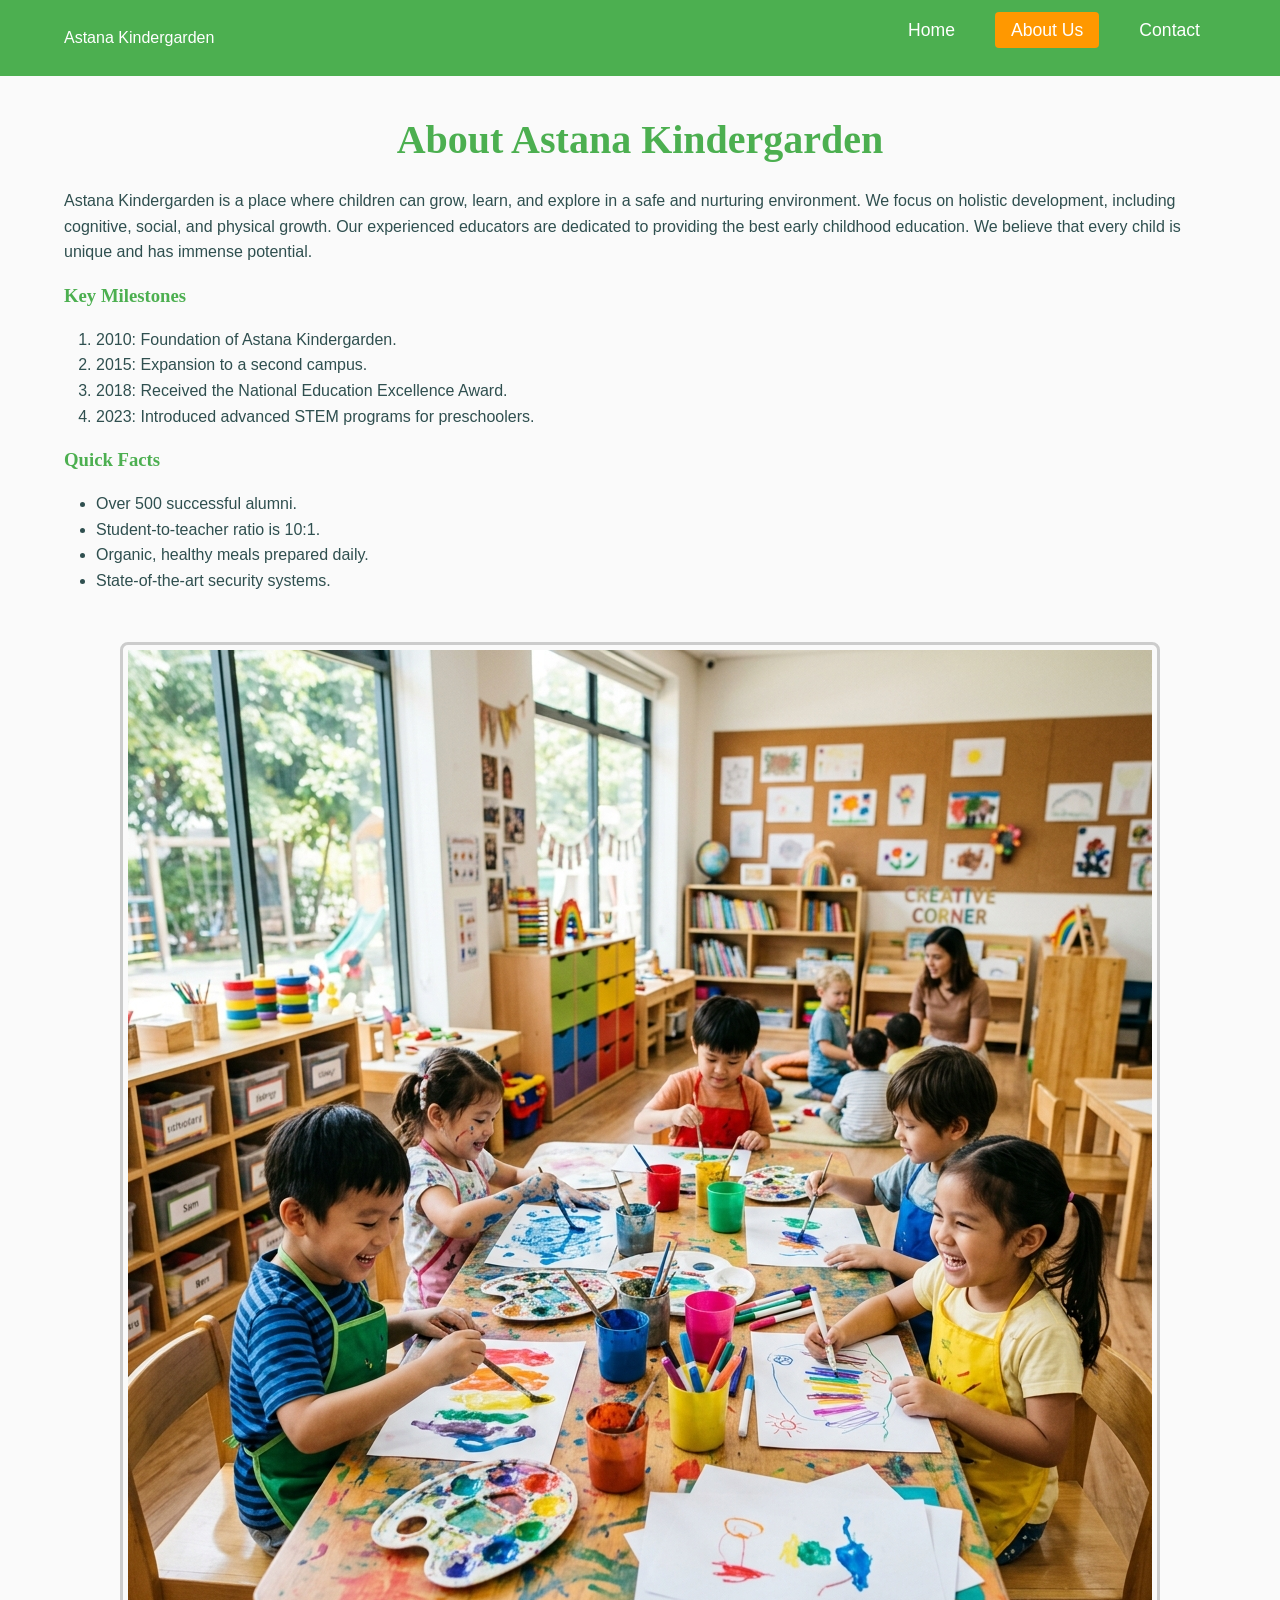
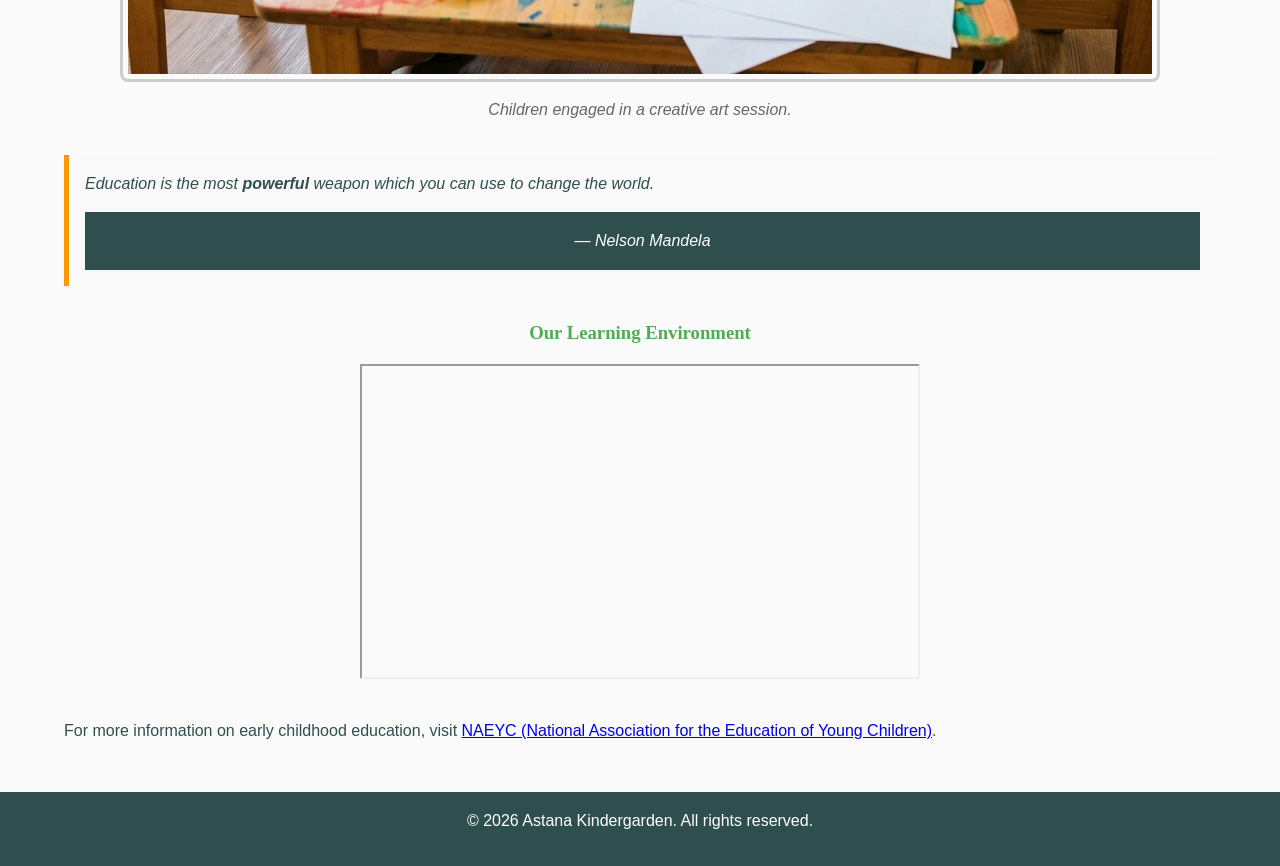
==== about.html @ 56620e81 "feat: project" ====
<!DOCTYPE html>
<html lang="en">
<head>
    <meta charset="UTF-8">
    <meta name="viewport" content="width=device-width, initial-scale=1.0">
    <title>Astana Kindergarden - About Us</title>
    <link rel="stylesheet" href="css/style.css">
</head>
<body>
    <header>
        <div class="logo">Astana Kindergarden</div>
        <nav>
            <ul>
                <li><a href="index.html">Home</a></li>
                <li><a href="about.html" class="active">About Us</a></li>
                <li><a href="contact.html">Contact</a></li>
            </ul>
        </nav>
    </header>

    <main>
        <section class="about-us">
            <h1>About Astana Kindergarden</h1>
            <p>Astana Kindergarden is a place where children can grow, learn, and explore in a safe and nurturing environment. We focus on holistic development, including cognitive, social, and physical growth. Our experienced educators are dedicated to providing the best early childhood education. We believe that every child is unique and has immense potential.</p>
            
            <h3>Key Milestones</h3>
            <ol>
                <li>2010: Foundation of Astana Kindergarden.</li>
                <li>2015: Expansion to a second campus.</li>
                <li>2018: Received the National Education Excellence Award.</li>
                <li>2023: Introduced advanced STEM programs for preschoolers.</li>
            </ol>

            <h3>Quick Facts</h3>
            <ul>
                <li>Over 500 successful alumni.</li>
                <li>Student-to-teacher ratio is 10:1.</li>
                <li>Organic, healthy meals prepared daily.</li>
                <li>State-of-the-art security systems.</li>
            </ul>

            <figure>
                <img src="images/kindergarten_about.jpg" alt="Happy children learning in a colorful classroom">
                <figcaption>Children engaged in a creative art session.</figcaption>
            </figure>

            <blockquote>
                <p>Education is the most <strong>powerful</strong> weapon which you can use to change the world.</p>
                <footer>— Nelson Mandela</footer>
            </blockquote>

            <div class="multimedia">
                <h3>Our Learning Environment</h3>
                <iframe width="560" height="315" src="https://www.youtube.com/embed/5aMvV_kFq60" title="Kindergarten Learning Video" allow="accelerometer; autoplay; clipboard-write; encrypted-media; gyroscope; picture-in-picture" allowfullscreen aria-label="A video showcasing kindergarten activities"></iframe>
            </div>

            <p>For more information on early childhood education, visit <a href="https://www.naeyc.org/" target="_blank" rel="noopener">NAEYC (National Association for the Education of Young Children)</a>.</p>
        </section>
    </main>

    <footer>
        <p>&copy; 2026 Astana Kindergarden. All rights reserved.</p>
    </footer>
</body>
</html>
---- css/style.css ----
/* Color Palette 
   Primary: #4CAF50 (Hex)
   Secondary: rgb(255, 152, 0) (RGB)
   Background: hsl(0, 0%, 98%) (HSL)
   Text: darkslategray (Name)
*/

* {
    margin: 0;
    padding: 0;
    box-sizing: border-box;
}

body {
    font-family: 'Segoe UI', Tahoma, Geneva, Verdana, sans-serif; /* font family 1 */
    color: darkslategray;
    background-color: hsl(0, 0%, 98%);
    line-height: 1.6;
}

/* Header & Navigation */
header {
    background-color: #4CAF50;
    color: white;
    padding: 1rem 5%;
    display: flex;
    justify-content: space-between;
    align-items: center;
}

/* ID selector for one unique element */
#main-logo {
    font-size: 1.5rem;
    font-weight: bold;
}

nav ul {
    list-style: none;
    display: flex;
    gap: 1.5rem;
}

nav a {
    color: white;
    text-decoration: none;
    font-size: 1.1rem;
    padding: 0.5rem 1rem;
    border-radius: 4px;
    transition: background-color 0.3s, transform 0.2s;
}

nav a:hover, nav a.active {
    background-color: rgb(255, 152, 0);
    transform: translateY(-2px);
}

/* Main Content */
main {
    padding: 2rem 5%;
    min-height: 80vh; /* Using vh unit */
}

h1, h2, h3 {
    font-family: 'Georgia', serif; /* font family 2 */
    margin-bottom: 1rem;
    color: #4CAF50;
    font-weight: bold;
}

h1 {
    font-size: 2.5rem;
    text-align: center;
}

p, ul, ol {
    margin-bottom: 1rem;
}

ul, ol {
    margin-left: 2rem;
}

img {
    max-width: 100%; /* Using % unit */
    height: auto;
    border-radius: 8px;
    margin-top: 1rem;
    border: 3px solid #ccc; /* Box model border */
    padding: 5px; /* Box model padding */
}

/* About Page Specific */
figure {
    margin: 2rem 0;
    text-align: center;
}

figcaption {
    font-style: italic;
    color: #666;
    margin-top: 0.5rem;
}

blockquote {
    border-left: 5px solid rgb(255, 152, 0);
    padding-left: 1rem;
    margin: 2rem 0;
    font-style: italic;
    background-color: #f9f9f9;
    padding: 1rem;
}

.multimedia {
    margin: 2rem 0;
    text-align: center;
}

/* Table Styling */
table {
    width: 100%;
    border-collapse: collapse;
    margin: 2rem 0;
    background-color: white;
    box-shadow: 0 2px 5px rgba(0,0,0,0.1);
}

caption {
    font-size: 1.2rem;
    font-weight: bold;
    margin-bottom: 1rem;
}

th, td {
    padding: 12px 15px;
    border: 1px solid #ddd;
    text-align: left;
}

th {
    background-color: #4CAF50;
    color: white;
}

tbody tr:nth-child(even) {
    background-color: #f2f2f2;
}

tbody tr:hover {
    background-color: #e6f7e6; /* Readable rows hover */
}

.center-align {
    text-align: center;
}

/* Form Styling */
.contact-form form {
    background-color: white;
    padding: 2rem;
    border-radius: 8px;
    box-shadow: 0 2px 5px rgba(0,0,0,0.1);
    max-width: 600px;
    margin: 0 auto;
}

fieldset {
    border: 2px solid #4CAF50;
    padding: 1.5rem;
    border-radius: 5px;
}

legend {
    font-weight: bold;
    color: #4CAF50;
    padding: 0 10px;
}

.form-group {
    margin-bottom: 1.5rem;
}

label {
    display: block;
    margin-bottom: 0.5rem;
    font-weight: bold;
}

input[type="text"],
input[type="email"],
input[type="number"],
input[type="date"],
textarea {
    width: 100%;
    padding: 10px; /* Using px unit */
    border: 1px solid #ccc;
    border-radius: 4px;
    font-size: 1rem; /* Using rem unit */
}

input[type="color"] {
    height: 40px;
    border: none;
}

input:focus, textarea:focus {
    outline: none;
    border-color: rgb(255, 152, 0);
    box-shadow: 0 0 5px rgba(255, 152, 0, 0.5); /* Visible :focus state */
}

.submit-btn {
    background-color: rgb(255, 152, 0);
    color: white;
    border: none;
    padding: 10px 20px;
    font-size: 1.1em; /* Using em unit */
    border-radius: 4px;
    cursor: pointer;
    transition: background-color 0.3s;
}

.submit-btn:hover {
    background-color: #e68a00;
}

/* Footer */
footer {
    background-color: darkslategray;
    color: white;
    text-align: center;
    padding: 1rem 0;
    margin-top: auto;
}
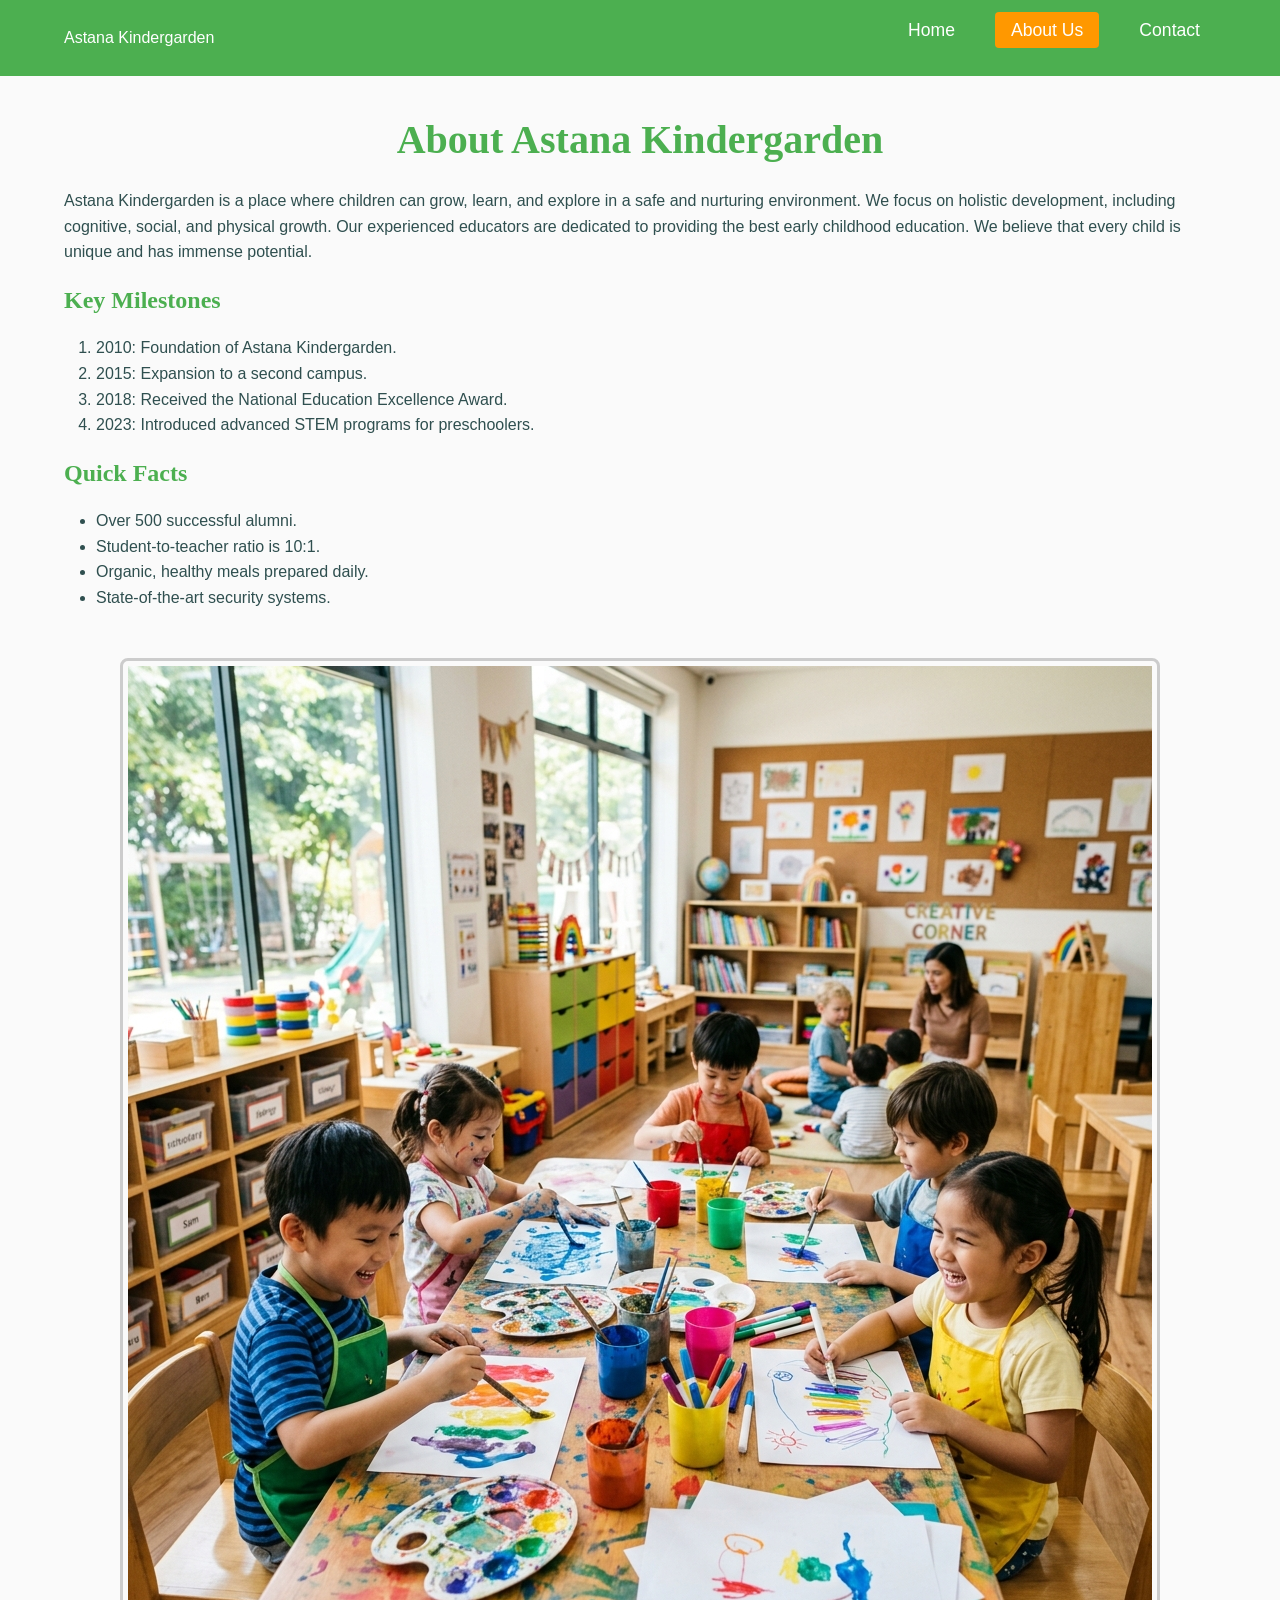
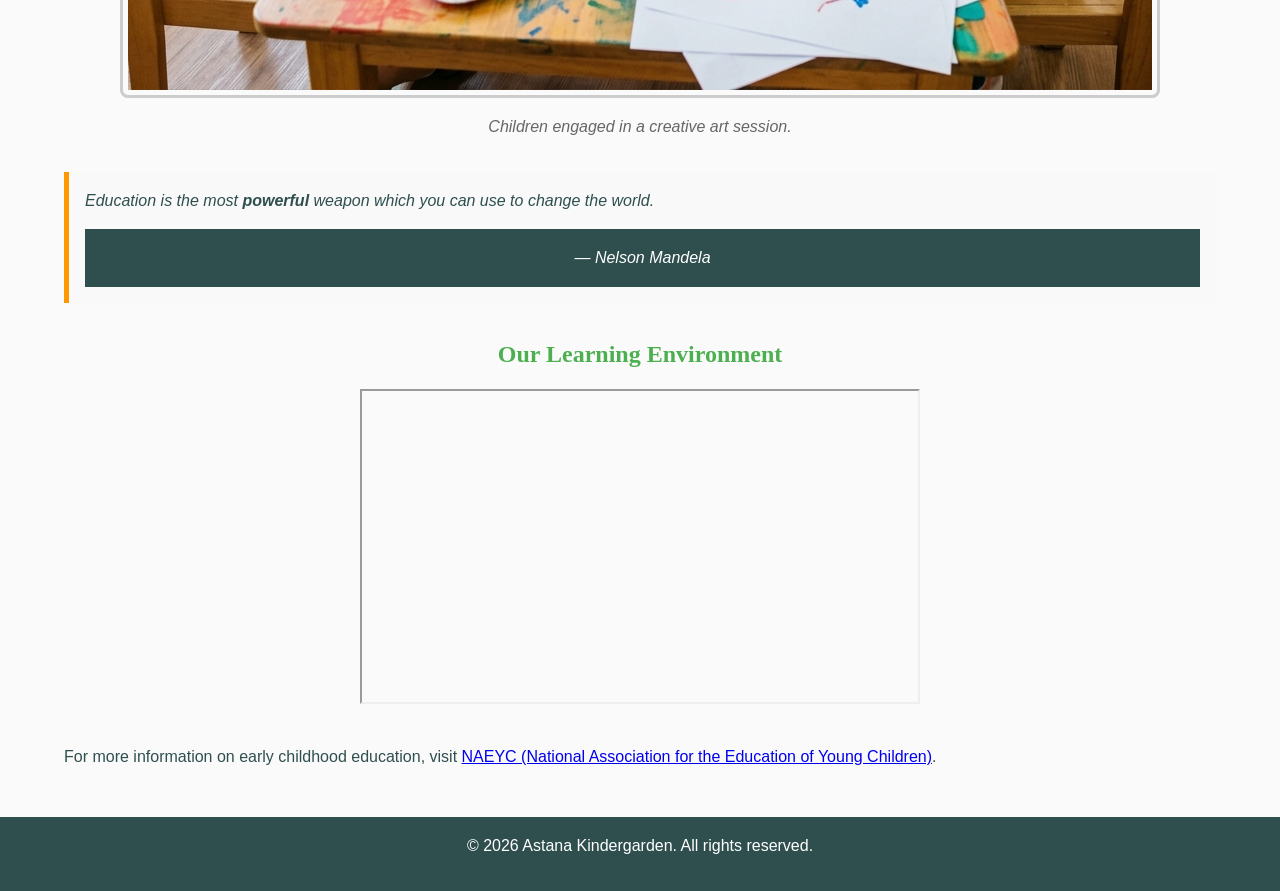
==== commit 1000e361: "fix: validator error fix" ====
--- a/about.html
+++ b/about.html
@@ -23,7 +23,7 @@
             <h1>About Astana Kindergarden</h1>
             <p>Astana Kindergarden is a place where children can grow, learn, and explore in a safe and nurturing environment. We focus on holistic development, including cognitive, social, and physical growth. Our experienced educators are dedicated to providing the best early childhood education. We believe that every child is unique and has immense potential.</p>
             
-            <h3>Key Milestones</h3>
+            <h2>Key Milestones</h2>
             <ol>
                 <li>2010: Foundation of Astana Kindergarden.</li>
                 <li>2015: Expansion to a second campus.</li>
@@ -31,7 +31,7 @@
                 <li>2023: Introduced advanced STEM programs for preschoolers.</li>
             </ol>
 
-            <h3>Quick Facts</h3>
+            <h2>Quick Facts</h2>
             <ul>
                 <li>Over 500 successful alumni.</li>
                 <li>Student-to-teacher ratio is 10:1.</li>
@@ -50,7 +50,7 @@
             </blockquote>
 
             <div class="multimedia">
-                <h3>Our Learning Environment</h3>
+                <h2>Our Learning Environment</h2>
                 <iframe width="560" height="315" src="https://www.youtube.com/embed/5aMvV_kFq60" title="Kindergarten Learning Video" allow="accelerometer; autoplay; clipboard-write; encrypted-media; gyroscope; picture-in-picture" allowfullscreen aria-label="A video showcasing kindergarten activities"></iframe>
             </div>
 
--- a/css/style.css
+++ b/css/style.css
@@ -1,10 +1,3 @@
-/* Color Palette 
-   Primary: #4CAF50 (Hex)
-   Secondary: rgb(255, 152, 0) (RGB)
-   Background: hsl(0, 0%, 98%) (HSL)
-   Text: darkslategray (Name)
-*/
-
 * {
     margin: 0;
     padding: 0;
@@ -12,7 +5,8 @@
 }
 
 body {
-    font-family: 'Segoe UI', Tahoma, Geneva, Verdana, sans-serif; /* font family 1 */
+    font-family: 'Segoe UI', Tahoma, Geneva, Verdana, sans-serif;
+    /* font family 1 */
     color: darkslategray;
     background-color: hsl(0, 0%, 98%);
     line-height: 1.6;
@@ -49,7 +43,8 @@
     transition: background-color 0.3s, transform 0.2s;
 }
 
-nav a:hover, nav a.active {
+nav a:hover,
+nav a.active {
     background-color: rgb(255, 152, 0);
     transform: translateY(-2px);
 }
@@ -57,11 +52,15 @@
 /* Main Content */
 main {
     padding: 2rem 5%;
-    min-height: 80vh; /* Using vh unit */
-}
-
-h1, h2, h3 {
-    font-family: 'Georgia', serif; /* font family 2 */
+    min-height: 80vh;
+    /* Using vh unit */
+}
+
+h1,
+h2,
+h3 {
+    font-family: 'Georgia', serif;
+    /* font family 2 */
     margin-bottom: 1rem;
     color: #4CAF50;
     font-weight: bold;
@@ -72,21 +71,27 @@
     text-align: center;
 }
 
-p, ul, ol {
+p,
+ul,
+ol {
     margin-bottom: 1rem;
 }
 
-ul, ol {
+ul,
+ol {
     margin-left: 2rem;
 }
 
 img {
-    max-width: 100%; /* Using % unit */
+    max-width: 100%;
+    /* Using % unit */
     height: auto;
     border-radius: 8px;
     margin-top: 1rem;
-    border: 3px solid #ccc; /* Box model border */
-    padding: 5px; /* Box model padding */
+    border: 3px solid #ccc;
+    /* Box model border */
+    padding: 5px;
+    /* Box model padding */
 }
 
 /* About Page Specific */
@@ -121,7 +126,7 @@
     border-collapse: collapse;
     margin: 2rem 0;
     background-color: white;
-    box-shadow: 0 2px 5px rgba(0,0,0,0.1);
+    box-shadow: 0 2px 5px rgba(0, 0, 0, 0.1);
 }
 
 caption {
@@ -130,7 +135,8 @@
     margin-bottom: 1rem;
 }
 
-th, td {
+th,
+td {
     padding: 12px 15px;
     border: 1px solid #ddd;
     text-align: left;
@@ -146,7 +152,8 @@
 }
 
 tbody tr:hover {
-    background-color: #e6f7e6; /* Readable rows hover */
+    background-color: #e6f7e6;
+    /* Readable rows hover */
 }
 
 .center-align {
@@ -158,7 +165,7 @@
     background-color: white;
     padding: 2rem;
     border-radius: 8px;
-    box-shadow: 0 2px 5px rgba(0,0,0,0.1);
+    box-shadow: 0 2px 5px rgba(0, 0, 0, 0.1);
     max-width: 600px;
     margin: 0 auto;
 }
@@ -191,10 +198,12 @@
 input[type="date"],
 textarea {
     width: 100%;
-    padding: 10px; /* Using px unit */
+    padding: 10px;
+    /* Using px unit */
     border: 1px solid #ccc;
     border-radius: 4px;
-    font-size: 1rem; /* Using rem unit */
+    font-size: 1rem;
+    /* Using rem unit */
 }
 
 input[type="color"] {
@@ -202,10 +211,12 @@
     border: none;
 }
 
-input:focus, textarea:focus {
+input:focus,
+textarea:focus {
     outline: none;
     border-color: rgb(255, 152, 0);
-    box-shadow: 0 0 5px rgba(255, 152, 0, 0.5); /* Visible :focus state */
+    box-shadow: 0 0 5px rgba(255, 152, 0, 0.5);
+    /* Visible :focus state */
 }
 
 .submit-btn {
@@ -213,7 +224,8 @@
     color: white;
     border: none;
     padding: 10px 20px;
-    font-size: 1.1em; /* Using em unit */
+    font-size: 1.1em;
+    /* Using em unit */
     border-radius: 4px;
     cursor: pointer;
     transition: background-color 0.3s;
@@ -230,4 +242,4 @@
     text-align: center;
     padding: 1rem 0;
     margin-top: auto;
-}
+}
